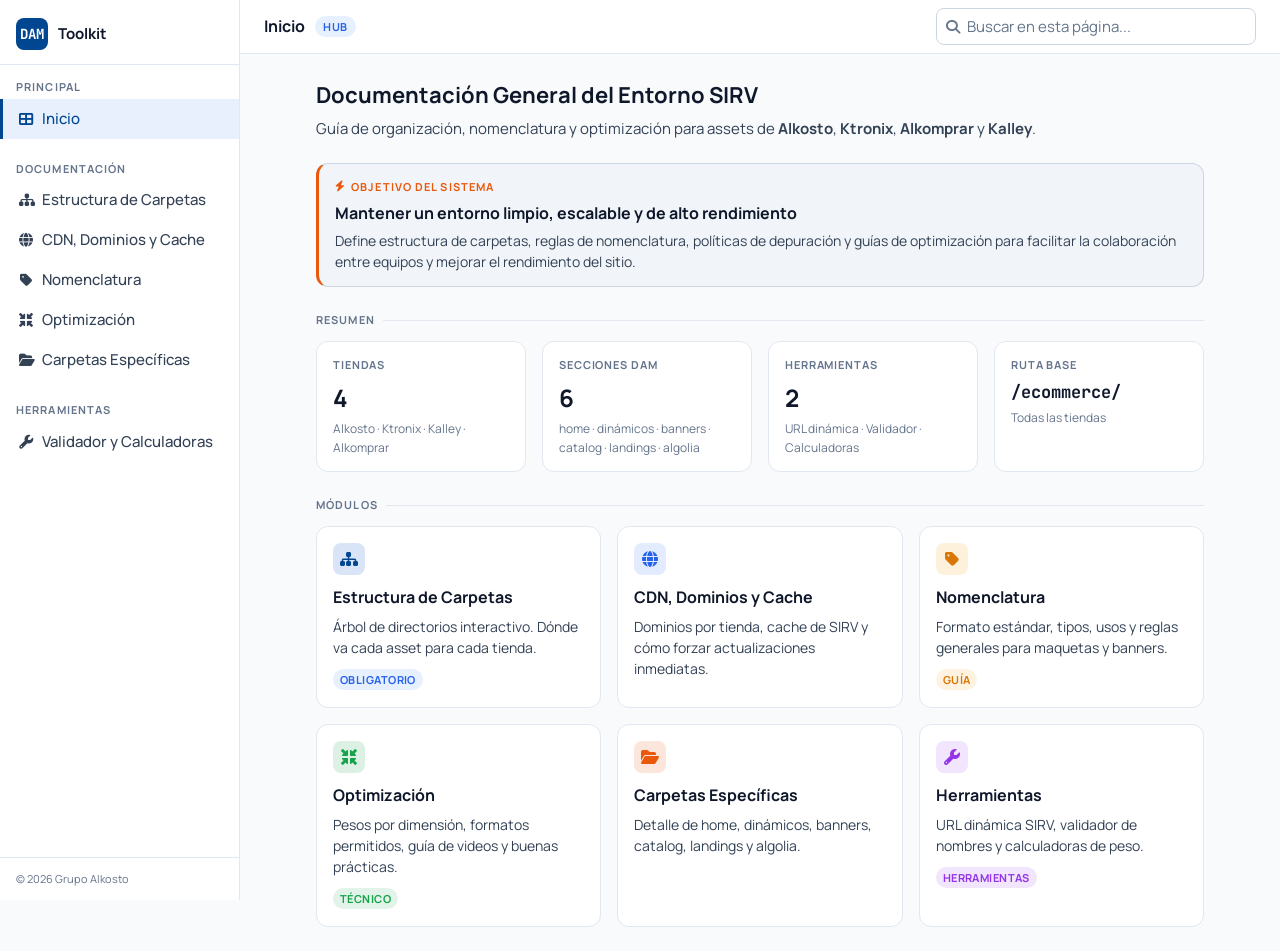
==== index.html @ 6390b380 "subida del proyecto" ====
<!DOCTYPE html>
<html lang="es">

<head>
  <meta charset="UTF-8">
  <meta name="viewport" content="width=device-width, initial-scale=1.0">
  <title>Inicio - DAM Toolkit</title>
  <link rel="preconnect" href="https://fonts.googleapis.com">
  <link href="https://fonts.googleapis.com/css2?family=Manrope:wght@400;500;600;700&family=JetBrains+Mono:wght@400;500&display=swap" rel="stylesheet">
  <link rel="stylesheet" href="https://cdnjs.cloudflare.com/ajax/libs/font-awesome/6.4.0/css/all.min.css">
  <link rel="stylesheet" href="css/styles.css">
</head>

<body>
  <div id="app-layout" style="display: none;">
      <div class="ph">
        <h1>Documentación General del Entorno SIRV</h1>
        <p>Guía de organización, nomenclatura y optimización para assets de <strong>Alkosto</strong>,
          <strong>Ktronix</strong>, <strong>Alkomprar</strong> y <strong>Kalley</strong>.
        </p>
      </div>
      <div class="tipcard">
        <div class="tiplbl"><i class="fas fa-bolt"></i>Objetivo del sistema</div>
        <h3>Mantener un entorno limpio, escalable y de alto rendimiento</h3>
        <p>Define estructura de carpetas, reglas de nomenclatura, políticas de depuración y guías de optimización para
          facilitar la colaboración entre equipos y mejorar el rendimiento del sitio.</p>
      </div>
      <div class="st">Resumen</div>
      <div class="grid g4" style="margin-bottom:20px">
        <div class="stat">
          <div class="stlbl">Tiendas</div>
          <div class="stval">4</div>
          <div class="stsub">Alkosto · Ktronix · Kalley · Alkomprar</div>
        </div>
        <div class="stat">
          <div class="stlbl">Secciones DAM</div>
          <div class="stval">6</div>
          <div class="stsub">home · dinámicos · banners · catalog · landings · algolia</div>
        </div>
        <div class="stat">
          <div class="stlbl">Herramientas</div>
          <div class="stval">2</div>
          <div class="stsub">URL dinámica · Validador · Calculadoras</div>
        </div>
        <div class="stat">
          <div class="stlbl">Ruta base</div>
          <div class="stval" style="font-size:17px;font-family:var(--mono)">/ecommerce/</div>
          <div class="stsub">Todas las tiendas</div>
        </div>
      </div>
      <div class="st">Módulos</div>
      <div class="grid g3">
        <div class="card ck" onclick="window.location.href='estructura.html'">
          <div class="ci" style="background:rgba(0,82,204,.15)"><i class="fas fa-sitemap" style="color:var(--pr)"></i>
          </div>
          <h3>Estructura de Carpetas</h3>
          <p>Árbol de directorios interactivo. Dónde va cada asset para cada tienda.</p>
          <div style="margin-top:8px"><span class="tag tb">OBLIGATORIO</span></div>
        </div>
        <div class="card ck" onclick="window.location.href='cdn.html'">
          <div class="ci" style="background:rgba(59,130,246,.15)"><i class="fas fa-globe" style="color:var(--inf)"></i>
          </div>
          <h3>CDN, Dominios y Cache</h3>
          <p>Dominios por tienda, cache de SIRV y cómo forzar actualizaciones inmediatas.</p>
        </div>
        <div class="card ck" onclick="window.location.href='nomenclatura.html'">
          <div class="ci" style="background:rgba(245,158,11,.15)"><i class="fas fa-tag" style="color:var(--wn)"></i>
          </div>
          <h3>Nomenclatura</h3>
          <p>Formato estándar, tipos, usos y reglas generales para maquetas y banners.</p>
          <div style="margin-top:8px"><span class="tag ty">GUÍA</span></div>
        </div>
        <div class="card ck" onclick="window.location.href='optimizacion.html'">
          <div class="ci" style="background:rgba(22,163,74,.15)"><i class="fas fa-compress-arrows-alt"
              style="color:var(--ok)"></i></div>
          <h3>Optimización</h3>
          <p>Pesos por dimensión, formatos permitidos, guía de videos y buenas prácticas.</p>
          <div style="margin-top:8px"><span class="tag tg">TÉCNICO</span></div>
        </div>
        <div class="card ck" onclick="window.location.href='carpetas.html'">
          <div class="ci" style="background:rgba(234,88,12,.15)"><i class="fas fa-folder-open"
              style="color:var(--ac)"></i></div>
          <h3>Carpetas Específicas</h3>
          <p>Detalle de home, dinámicos, banners, catalog, landings y algolia.</p>
        </div>
        <div class="card ck" onclick="window.location.href='herramientas.html'">
          <div class="ci" style="background:rgba(168,85,247,.15)"><i class="fas fa-wrench" style="color:#9333ea"></i>
          </div>
          <h3>Herramientas</h3>
          <p>URL dinámica SIRV, validador de nombres y calculadoras de peso.</p>
          <div style="margin-top:8px"><span class="tag"
              style="background:rgba(168,85,247,.15);color:#9333ea">HERRAMIENTAS</span></div>
        </div>
      </div>
  </div>

  <script src="js/layout.js"></script>
  <script>
    renderLayout('index', 'Inicio', 'Hub');
  </script>
</body>
</html>
---- css/styles.css ----
@import url('https://fonts.googleapis.com/css2?family=Manrope:wght@400;500;600;700&family=JetBrains+Mono:wght@400;500&display=swap');
@import url('https://cdnjs.cloudflare.com/ajax/libs/font-awesome/6.4.0/css/all.min.css');

:root {
  --pr: #004691;       /* primary (Alkosto blue) */
  --prl: #E8F0FE;      /* primary light */
  --prd: #002D5E;      /* primary dark */
  
  --dk: #F8FAFC;       /* app bg - light grey */
  --dk2: #FFFFFF;      /* sidebar/card bg - white */
  --dk3: #F1F5F9;      /* hover / input bg */
  --dk4: #E2E8F0;      /* subtle backgrounds / tags */
  
  --tx: #0F172A;       /* main text - very dark */
  --tx2: #334155;      /* secondary text */
  --tx3: #64748B;      /* muted text */
  
  --bd: #E2E8F0;       /* borders */
  --bd2: #CBD5E1;      /* borders active/hover */
  
  --ok: #16A34A;       
  --okb: rgba(22, 163, 74, .12);
  --wn: #D97706;       
  --wnb: rgba(245, 158, 11, .12);
  --er: #DC2626;       
  --erb: rgba(239, 68, 68, .12);
  --inf: #2563EB;      
  --infb: rgba(59, 130, 246, .12);
  --ac: #EA580C;       
  
  --mono: 'JetBrains Mono', monospace;
  --sans: 'Manrope', sans-serif;
  --r: 8px;
  --r2: 12px;
  --sb: 240px;
}

* {
  box-sizing: border-box;
  margin: 0;
  padding: 0;
}

body {
  font-family: var(--sans);
  background: var(--dk);
  color: var(--tx);
  font-size: 16px;
  line-height: 1.6;
  display: flex;
  min-height: 100vh;
}

.sb {
  width: var(--sb);
  background: var(--dk2);
  border-right: 1px solid var(--bd);
  position: fixed;
  top: 0;
  left: 0;
  bottom: 0;
  display: flex;
  flex-direction: column;
  z-index: 100;
  overflow-y: auto;
}

.sb-logo {
  padding: 18px 16px 14px;
  border-bottom: 1px solid var(--bd);
  display: flex;
  align-items: center;
  gap: 10px;
}

.sb-logo .mk {
  width: 32px;
  height: 32px;
  background: var(--pr);
  border-radius: 8px;
  display: flex;
  align-items: center;
  justify-content: center;
  font-weight: 700;
  font-size: 14px;
  color: #fff;
  font-family: var(--mono);
  flex-shrink: 0;
}

.sb-logo .lt strong {
  display: block;
  font-size: 15px;
  font-weight: 700;
  color: var(--tx);
}

.sb-logo .lt span {
  font-size: 11px;
  color: var(--tx3);
  text-transform: uppercase;
  letter-spacing: .06em;
}

.sb-sec {
  padding: 8px 0;
}

.sb-lbl {
  font-size: 11px;
  font-weight: 700;
  text-transform: uppercase;
  letter-spacing: .1em;
  color: var(--tx3);
  padding: 5px 16px 3px;
}

.ni {
  display: flex;
  align-items: center;
  gap: 9px;
  padding: 8px 16px;
  cursor: pointer;
  color: var(--tx2);
  font-size: 15px;
  font-weight: 500;
  border-left: 3px solid transparent;
  transition: all .15s;
}

.ni i {
  font-size: 14px;
  width: 14px;
  text-align: center;
  flex-shrink: 0;
}

.ni:hover {
  background: var(--dk3);
  color: var(--tx);
}

.ni.active {
  background: var(--prl);
  color: var(--pr);
  border-left-color: var(--pr);
}

.ni.active i {
  color: var(--pr);
}

.sb-ft {
  margin-top: auto;
  padding: 12px 16px;
  border-top: 1px solid var(--bd);
  font-size: 11px;
  color: var(--tx3);
}

.main {
  margin-left: var(--sb);
  flex: 1;
  display: flex;
  flex-direction: column;
}

/* Make it responsive */
@media (max-width: 700px) {
  .sb {
    width: 60px;
  }
  .sb-logo {
    padding: 18px 8px 14px;
    justify-content: center;
  }
  .sb-logo .lt, .sb-lbl, .sb-ft, .ni span {
    display: none;
  }
  .ni {
    justify-content: center;
    padding: 12px 0;
  }
  .main {
    margin-left: 60px;
  }
}

.topbar {
  height: 54px;
  background: var(--dk2);
  border-bottom: 1px solid var(--bd);
  display: flex;
  align-items: center;
  padding: 0 24px;
  gap: 10px;
  position: sticky;
  top: 0;
  z-index: 50;
}

.ttl {
  font-size: 16px;
  font-weight: 700;
  color: var(--tx);
}

.chip {
  font-size: 11px;
  font-weight: 700;
  padding: 2px 8px;
  border-radius: 20px;
  background: var(--infb);
  color: var(--inf);
  text-transform: uppercase;
  letter-spacing: .06em;
}

.sw {
  flex: 1;
  max-width: 320px;
  margin-left: auto;
  position: relative;
}

.sw i {
  position: absolute;
  left: 10px;
  top: 50%;
  transform: translateY(-50%);
  color: var(--tx3);
  font-size: 14px;
}

.sw input {
  width: 100%;
  padding: 7px 10px 7px 30px;
  background: var(--dk2);
  border: 1px solid var(--bd2);
  border-radius: var(--r);
  font-family: var(--sans);
  font-size: 15px;
  color: var(--tx);
  outline: none;
  transition: border-color .2s;
}

.sw input:focus {
  border-color: var(--pr);
}

.sw input::placeholder {
  color: var(--tx3);
}

.content {
  padding: 24px;
  max-width: 90%;
  margin: 0 auto;
  width: 100%;
}

.page {
  display: none;
}

.page.active {
  display: block;
}

.ph {
  margin-bottom: 22px;
}

.ph h1 {
  font-size: 22px;
  font-weight: 700;
  color: var(--tx);
  margin-bottom: 4px;
}

.ph p {
  color: var(--tx2);
  font-size: 15px;
}

.grid {
  display: grid;
  gap: 16px;
}

.g2 {
  grid-template-columns: repeat(auto-fit, minmax(300px, 1fr));
}

.g3 {
  grid-template-columns: repeat(auto-fit, minmax(250px, 1fr));
}

.g4 {
  grid-template-columns: repeat(auto-fit, minmax(200px, 1fr));
}

.card {
  background: var(--dk2);
  border: 1px solid var(--bd);
  border-radius: var(--r2);
  padding: 16px;
}

.card.ck {
  cursor: pointer;
  transition: box-shadow .2s, border-color .2s;
}

.card.ck:hover {
  border-color: var(--pr);
  box-shadow: 0 4px 12px rgba(0, 0, 0, 0.05);
}

.card h3 {
  font-size: 16px;
  font-weight: 700;
  color: var(--tx);
  margin-bottom: 5px;
}

.card p {
  font-size: 14px;
  color: var(--tx2);
  line-height: 1.5;
}

.ci {
  width: 32px;
  height: 32px;
  border-radius: 8px;
  display: flex;
  align-items: center;
  justify-content: center;
  font-size: 16px;
  margin-bottom: 10px;
}

.st {
  font-size: 11px;
  font-weight: 700;
  text-transform: uppercase;
  letter-spacing: .1em;
  color: var(--tx3);
  margin: 24px 0 12px;
  display: flex;
  align-items: center;
  gap: 8px;
}

.st:first-child {
  margin-top: 0;
}

.st::after {
  content: '';
  flex: 1;
  height: 1px;
  background: var(--bd);
}

.al {
  padding: 11px 14px;
  border-radius: var(--r);
  display: flex;
  gap: 9px;
  align-items: flex-start;
  margin-bottom: 14px;
  font-size: 14px;
  border-left: 3px solid;
}

.al i {
  flex-shrink: 0;
  margin-top: 1px;
  font-size: 14px;
}

.ai {
  background: var(--infb);
  border-color: var(--inf);
  color: var(--inf);
}

.aw {
  background: var(--wnb);
  border-color: var(--wn);
  color: var(--wn);
}

.as {
  background: var(--okb);
  border-color: var(--ok);
  color: var(--ok);
}

.ae {
  background: var(--erb);
  border-color: var(--er);
  color: var(--er);
}

code {
  font-family: var(--mono);
  font-size: 12px;
  background: var(--dk4);
  color: var(--inf);
  padding: 2px 5px;
  border-radius: 4px;
}

.cb {
  background: #1E293B; /* code block should always be dark for readability */
  border: 1px solid var(--bd2);
  border-radius: var(--r);
  padding: 13px 15px;
  font-family: var(--mono);
  font-size: 11.5px;
  line-height: 1.9;
  margin: 10px 0;
  overflow-x: auto;
  color: #E2E8F0;
}

.cb .cm {
  color: #64748B;
}

.cb .ck2 {
  color: #93C5FD;
}

.cb .cv {
  color: #86EFAC;
}

.tw {
  background: var(--dk2);
  border: 1px solid var(--bd);
  border-radius: var(--r2);
  overflow: hidden;
  margin-bottom: 16px;
  width: 100%;
  overflow-x: auto;
}

table {
  width: 100%;
  border-collapse: collapse;
  font-size: 14px;
}

thead th {
  background: var(--dk3);
  padding: 9px 13px;
  text-align: left;
  font-weight: 600;
  font-size: 11px;
  text-transform: uppercase;
  letter-spacing: .06em;
  color: var(--tx3);
  border-bottom: 1px solid var(--bd);
}

tbody td {
  padding: 9px 13px;
  border-bottom: 1px solid var(--bd);
  color: var(--tx2);
  vertical-align: middle;
}

tbody tr:last-child td {
  border-bottom: none;
}

tbody tr:hover td {
  background: var(--dk3);
}

.tag {
  font-size: 11px;
  font-weight: 700;
  text-transform: uppercase;
  letter-spacing: .04em;
  padding: 2px 7px;
  border-radius: 20px;
  display: inline-block;
}

.tb {
  background: var(--infb);
  color: var(--inf);
}

.tg {
  background: var(--okb);
  color: var(--ok);
}

.ty {
  background: var(--wnb);
  color: var(--wn);
}

.tr {
  background: var(--erb);
  color: var(--er);
}

.tn {
  background: var(--dk4);
  color: var(--tx2);
}

.fl {
  display: block;
  font-size: 11px;
  font-weight: 700;
  text-transform: uppercase;
  letter-spacing: .08em;
  color: var(--tx3);
  margin-bottom: 5px;
}

.fi,
.fs {
  width: 100%;
  padding: 8px 11px;
  background: var(--dk2);
  border: 1px solid var(--bd2);
  border-radius: var(--r);
  font-family: var(--sans);
  font-size: 15px;
  color: var(--tx);
  outline: none;
  transition: border-color .2s;
}

.fi:focus,
.fs:focus {
  border-color: var(--pr);
}

.fi::placeholder {
  color: var(--tx3);
}

.fi.mo {
  font-family: var(--mono);
}

.fg {
  margin-bottom: 12px;
}

.btn {
  display: inline-flex;
  align-items: center;
  gap: 6px;
  padding: 7px 13px;
  border-radius: var(--r);
  font-family: var(--sans);
  font-size: 14px;
  font-weight: 600;
  cursor: pointer;
  border: 1px solid transparent;
  transition: all .15s;
  white-space: nowrap;
}

.bp {
  background: var(--pr);
  color: #fff;
  border-color: var(--pr);
}

.bp:hover {
  background: var(--prd);
}

.bs {
  background: var(--dk4);
  color: var(--tx2);
  border-color: var(--bd2);
}

.bs:hover {
  background: var(--dk3);
  color: var(--tx);
}

.panel {
  background: var(--dk2);
  border: 1px solid var(--bd);
  border-radius: var(--r2);
  padding: 18px;
  margin-bottom: 14px;
}

.ptit {
  font-size: 16px;
  font-weight: 700;
  color: var(--tx);
  margin-bottom: 3px;
  display: flex;
  align-items: center;
  gap: 7px;
}

.ptit i {
  color: var(--pr);
}

.pdesc {
  font-size: 14px;
  color: var(--tx2);
  margin-bottom: 16px;
}

.rbox {
  background: var(--dk);
  border: 1px solid var(--bd2);
  border-radius: var(--r);
  padding: 11px 13px;
  font-family: var(--mono);
  font-size: 11.5px;
  color: var(--tx);
  display: flex;
  align-items: center;
  justify-content: space-between;
  gap: 10px;
  margin-top: 10px;
  word-break: break-all;
  min-height: 44px;
}

.rbox .ph2 {
  color: var(--tx3);
  font-family: var(--sans);
  font-size: 14px;
}

.cpb {
  background: var(--pr);
  color: #fff;
  border: none;
  padding: 4px 9px;
  border-radius: 4px;
  font-size: 12px;
  font-weight: 600;
  cursor: pointer;
  white-space: nowrap;
  flex-shrink: 0;
  font-family: var(--sans);
}

.cpb:hover {
  background: var(--prd);
}

.vi {
  display: flex;
  align-items: center;
  gap: 8px;
  padding: 6px 0;
  border-bottom: 1px solid var(--bd);
  font-size: 14px;
  color: var(--tx2);
}

.vi:last-child {
  border-bottom: none;
}

.vd {
  width: 17px;
  height: 17px;
  border-radius: 50%;
  display: flex;
  align-items: center;
  justify-content: center;
  font-size: 10px;
  font-weight: 700;
  flex-shrink: 0;
}

.vok {
  background: var(--okb);
  color: var(--ok);
}

.verr {
  background: var(--erb);
  color: var(--er);
}

.vwn {
  background: var(--wnb);
  color: var(--wn);
}

.score {
  width: 72px;
  height: 72px;
  border-radius: 50%;
  display: flex;
  flex-direction: column;
  align-items: center;
  justify-content: center;
  font-weight: 700;
  flex-shrink: 0;
  border: 3px solid;
}

.sh {
  background: var(--okb);
  color: var(--ok);
  border-color: rgba(22, 163, 74, .3);
}

.sm {
  background: var(--wnb);
  color: var(--wn);
  border-color: rgba(217, 119, 6, .3);
}

.sl {
  background: var(--erb);
  color: var(--er);
  border-color: rgba(220, 38, 38, .3);
}

.sn {
  font-size: 21px;
  line-height: 1;
}

.slb {
  font-size: 10px;
  text-transform: uppercase;
  opacity: .7;
}

.pb {
  height: 6px;
  background: var(--bd);
  border-radius: 3px;
  overflow: hidden;
  margin: 5px 0;
}

.pf {
  height: 100%;
  border-radius: 3px;
  transition: width .4s;
}

.blue {
  background: var(--pr);
}

.green {
  background: var(--ok);
}

.yellow {
  background: var(--wn);
}

.red {
  background: var(--er);
}

.clist {
  list-style: none;
}

.ci2 {
  display: flex;
  align-items: flex-start;
  gap: 8px;
  padding: 8px 0;
  border-bottom: 1px solid var(--bd);
  font-size: 14px;
  cursor: pointer;
  color: var(--tx2);
}

.ci2:last-child {
  border-bottom: none;
}

.cbox {
  width: 17px;
  height: 17px;
  border-radius: 4px;
  border: 2px solid var(--bd2);
  flex-shrink: 0;
  margin-top: 1px;
  display: flex;
  align-items: center;
  justify-content: center;
  transition: all .15s;
  background: var(--dk2);
}

.ci2.chk .cbox {
  background: var(--ok);
  border-color: var(--ok);
}

.ci2.chk .cbox::after {
  content: '✓';
  color: #fff;
  font-size: 10px;
  font-weight: 700;
}

.ci2.chk .ct {
  text-decoration: line-through;
  color: var(--tx3);
}

.ct {
  flex: 1;
}

.cr {
  font-size: 11px;
  font-weight: 600;
  padding: 1px 6px;
  border-radius: 20px;
  margin-left: auto;
  flex-shrink: 0;
  margin-top: 1px;
}

.rd {
  background: var(--infb);
  color: var(--inf);
}

.rc {
  background: var(--wnb);
  color: var(--wn);
}

.rv {
  background: rgba(168, 85, 247, .15);
  color: #9333ea;
}

.tabs {
  display: flex;
  flex-wrap: wrap;
  gap: 4px;
  margin-bottom: 18px;
  border-bottom: 1px solid var(--bd);
}

.tbtn {
  padding: 8px 14px;
  font-size: 14px;
  font-weight: 600;
  cursor: pointer;
  border: none;
  background: none;
  font-family: var(--sans);
  color: var(--tx3);
  border-bottom: 2px solid transparent;
  margin-bottom: -1px;
  transition: all .15s;
}

.tbtn:hover {
  color: var(--tx);
}

.tbtn.active {
  color: var(--pr);
  border-bottom-color: var(--pr);
}

.tc {
  display: none;
}

.tc.active {
  display: block;
}

.roles {
  display: flex;
  gap: 7px;
  margin-bottom: 16px;
  flex-wrap: wrap;
}

.rbtn {
  padding: 5px 12px;
  border-radius: 20px;
  font-size: 14px;
  font-weight: 600;
  cursor: pointer;
  border: 1.5px solid var(--bd2);
  background: var(--dk2);
  transition: all .15s;
  color: var(--tx2);
}

.rbtn:hover {
  border-color: var(--pr);
  color: var(--pr);
}

.rbtn.active {
  background: var(--pr);
  border-color: var(--pr);
  color: #fff;
}

.tipcard {
  background: var(--dk3);
  border: 1px solid var(--bd2);
  border-radius: var(--r2);
  padding: 14px 16px;
  margin-bottom: 14px;
  border-left: 3px solid var(--ac);
}

.tiplbl {
  font-size: 11px;
  font-weight: 700;
  text-transform: uppercase;
  letter-spacing: .1em;
  color: var(--ac);
  margin-bottom: 5px;
  display: flex;
  align-items: center;
  gap: 5px;
}

.tipcard h3 {
  font-size: 16px;
  font-weight: 700;
  color: var(--tx);
  margin-bottom: 4px;
}

.tipcard p {
  font-size: 14px;
  color: var(--tx2);
  line-height: 1.5;
}

.stat {
  background: var(--dk2);
  border: 1px solid var(--bd);
  border-radius: var(--r2);
  padding: 14px 16px;
}

.stlbl {
  font-size: 11px;
  font-weight: 700;
  text-transform: uppercase;
  letter-spacing: .08em;
  color: var(--tx3);
  margin-bottom: 5px;
}

.stval {
  font-size: 24px;
  font-weight: 700;
  color: var(--tx);
}

.stsub {
  font-size: 12px;
  color: var(--tx3);
  margin-top: 2px;
}

.exrow {
  display: grid;
  grid-template-columns: repeat(auto-fit, minmax(280px, 1fr));
  gap: 16px;
  margin-bottom: 14px;
}

.ex {
  padding: 12px;
  border-radius: var(--r);
  font-size: 14px;
}

.exg {
  background: var(--okb);
  border: 1px solid rgba(22, 163, 74, .2);
}

.exr {
  background: var(--erb);
  border: 1px solid rgba(220, 38, 38, .2);
}

.exl {
  font-size: 11px;
  font-weight: 700;
  text-transform: uppercase;
  letter-spacing: .08em;
  margin-bottom: 7px;
  display: flex;
  align-items: center;
  gap: 5px;
}

.exlg {
  color: var(--ok);
}

.exlr {
  color: var(--er);
}

.exc {
  font-family: var(--mono);
  font-size: 12px;
  line-height: 1.9;
  color: var(--tx2);
}

/* Tree styling using nested ul */
.tree, .tree ul {
  list-style: none;
  padding-left: 0;
}

.tree ul {
  margin-left: 16px;
  border-left: 1px dashed var(--bd2);
  padding-left: 11px;
  margin-top: 2px;
}

.tree li {
  margin: 2px 0;
}

.titem, .tree-item {
  display: inline-flex;
  align-items: center;
  gap: 6px;
  padding: 4px 7px;
  border-radius: var(--r);
  cursor: pointer;
  font-size: 15px; /* Up a bit for readability */
  color: var(--tx2);
  transition: all .15s;
}

.titem:hover, .tree-item:hover {
  background: var(--dk3);
  color: var(--tx);
}

.titem .fi2, .tree-item .folder-icon {
  color: var(--wn); /* Folder color */
  font-size: 15px;
}

.titem .leaf, .tree-item .leaf {
  color: var(--tx3);
  font-size: 12px;
}

.titem .tog, .tree-item .toggle-icon {
  color: var(--tx3);
  font-size: 11px;
  transition: transform .2s;
  width: 10px;
}

.tree li.open > .titem .tog, .tree li.open > .tree-item .toggle-icon {
  transform: rotate(90deg);
}

.tsub, .tree-item + ul {
  display: none;
}

.tree li.open > .tsub, .tree li.open > ul {
  display: block;
}

.tpath, .path-preview {
  font-family: var(--mono);
  font-size: 11px;
  color: var(--tx3);
  margin-left: 4px;
  opacity: 0;
  transition: opacity .15s;
}

.titem:hover .tpath, .tree-item:hover .path-preview {
  opacity: 1;
}

.toast {
  position: fixed;
  bottom: 20px;
  right: 20px;
  background: var(--dk2);
  border: 1px solid var(--bd2);
  color: var(--tx);
  padding: 10px 14px;
  border-radius: var(--r);
  font-size: 14px;
  font-weight: 500;
  box-shadow: 0 4px 20px rgba(0,0,0,.15);
  z-index: 999;
  opacity: 0;
  transform: translateY(6px);
  transition: all .25s;
  pointer-events: none;
  display: flex;
  align-items: center;
  gap: 7px;
}

.toast.show {
  opacity: 1;
  transform: translateY(0);
}

.toast i {
  color: var(--ok);
}

/* Extra folder specific styles from script-based generation */
.folder-details {
  display: flex;
  flex-direction: column;
}

.folder-desc {
  font-size: 11px;
  color: var(--tx3);
  margin-top: 1px;
}

.highlight {
  background: rgba(0, 82, 204, 0.1) !important;
  color: var(--pr) !important;
  border: 1px solid rgba(0, 82, 204, 0.3) !important;
}

.hidden {
  display: none !important;
}

/* Tree Component Styles */
.tree {
  list-style: none;
  font-family: var(--mono);
  font-size: 15px;
  background: var(--dk2);
  padding: 8px 0;
}
.tree ul {
  list-style: none;
  padding-left: 20px;
  display: none;
}
.tree li {
  margin: 4px 0;
}
.tree li.has-children.open > ul {
  display: block;
}
.titem {
  display: flex;
  align-items: center;
  gap: 6px;
  cursor: pointer;
  padding: 4px 6px;
  border-radius: 4px;
}
.titem:hover {
  background: var(--dk3);
}
.titem .tog {
  font-size: 11px;
  color: var(--tx3);
  transition: transform 0.2s;
}
.tree li.open > .titem .tog {
  transform: rotate(90deg);
}
.fi2 {
  color: var(--wn);
}
.leaf {
  color: var(--tx3);
}
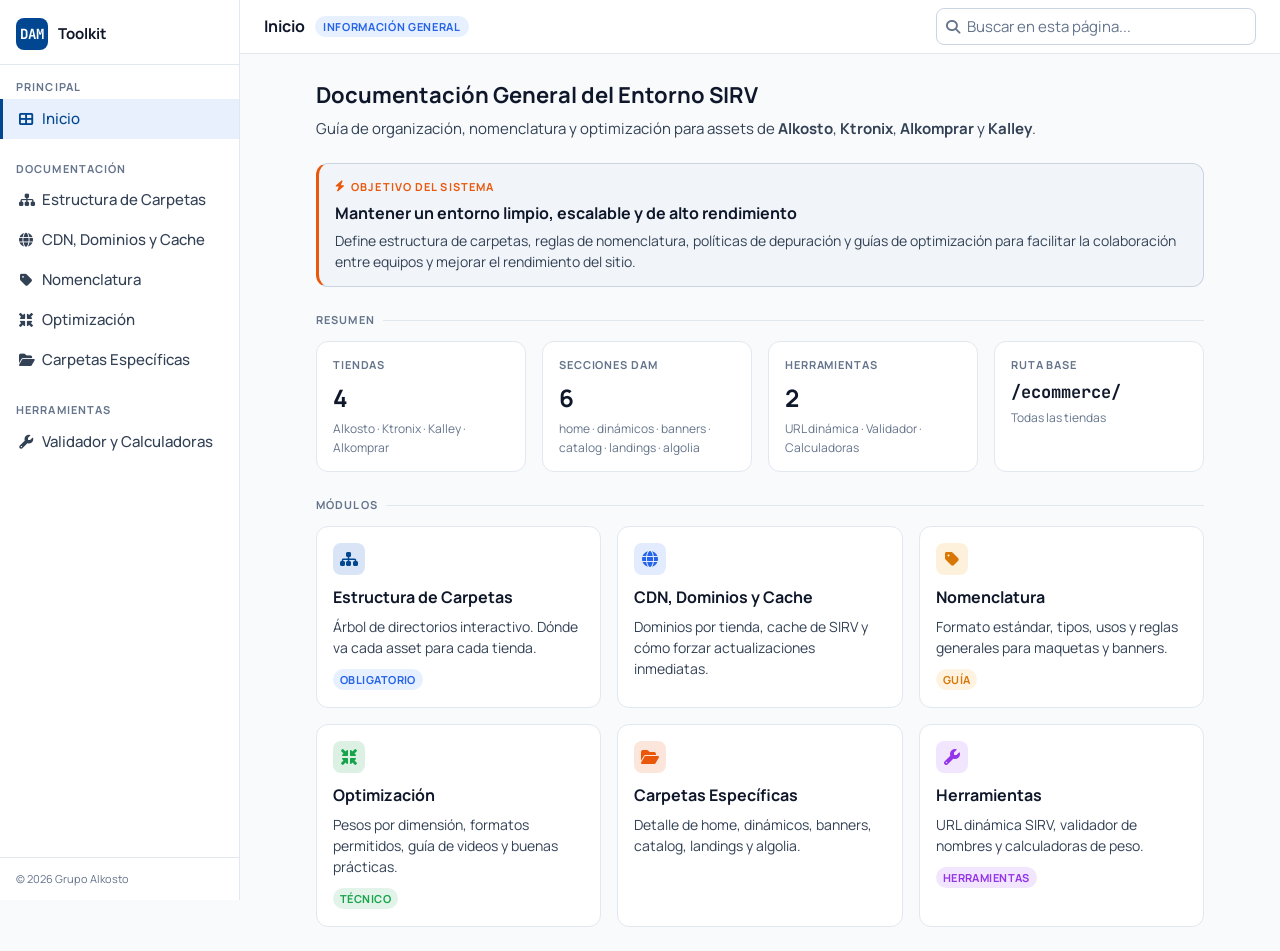
==== commit 0425feca: "actualizar" ====
--- a/index.html
+++ b/index.html
@@ -6,97 +6,100 @@
   <meta name="viewport" content="width=device-width, initial-scale=1.0">
   <title>Inicio - DAM Toolkit</title>
   <link rel="preconnect" href="https://fonts.googleapis.com">
-  <link href="https://fonts.googleapis.com/css2?family=Manrope:wght@400;500;600;700&family=JetBrains+Mono:wght@400;500&display=swap" rel="stylesheet">
+  <link
+    href="https://fonts.googleapis.com/css2?family=Manrope:wght@400;500;600;700&family=JetBrains+Mono:wght@400;500&display=swap"
+    rel="stylesheet">
   <link rel="stylesheet" href="https://cdnjs.cloudflare.com/ajax/libs/font-awesome/6.4.0/css/all.min.css">
   <link rel="stylesheet" href="css/styles.css">
 </head>
 
 <body>
   <div id="app-layout" style="display: none;">
-      <div class="ph">
-        <h1>Documentación General del Entorno SIRV</h1>
-        <p>Guía de organización, nomenclatura y optimización para assets de <strong>Alkosto</strong>,
-          <strong>Ktronix</strong>, <strong>Alkomprar</strong> y <strong>Kalley</strong>.
-        </p>
+    <div class="ph">
+      <h1>Documentación General del Entorno SIRV</h1>
+      <p>Guía de organización, nomenclatura y optimización para assets de <strong>Alkosto</strong>,
+        <strong>Ktronix</strong>, <strong>Alkomprar</strong> y <strong>Kalley</strong>.
+      </p>
+    </div>
+    <div class="tipcard">
+      <div class="tiplbl"><i class="fas fa-bolt"></i>Objetivo del sistema</div>
+      <h3>Mantener un entorno limpio, escalable y de alto rendimiento</h3>
+      <p>Define estructura de carpetas, reglas de nomenclatura, políticas de depuración y guías de optimización para
+        facilitar la colaboración entre equipos y mejorar el rendimiento del sitio.</p>
+    </div>
+    <div class="st">Resumen</div>
+    <div class="grid g4" style="margin-bottom:20px">
+      <div class="stat">
+        <div class="stlbl">Tiendas</div>
+        <div class="stval">4</div>
+        <div class="stsub">Alkosto · Ktronix · Kalley · Alkomprar</div>
       </div>
-      <div class="tipcard">
-        <div class="tiplbl"><i class="fas fa-bolt"></i>Objetivo del sistema</div>
-        <h3>Mantener un entorno limpio, escalable y de alto rendimiento</h3>
-        <p>Define estructura de carpetas, reglas de nomenclatura, políticas de depuración y guías de optimización para
-          facilitar la colaboración entre equipos y mejorar el rendimiento del sitio.</p>
+      <div class="stat">
+        <div class="stlbl">Secciones DAM</div>
+        <div class="stval">6</div>
+        <div class="stsub">home · dinámicos · banners · catalog · landings · algolia</div>
       </div>
-      <div class="st">Resumen</div>
-      <div class="grid g4" style="margin-bottom:20px">
-        <div class="stat">
-          <div class="stlbl">Tiendas</div>
-          <div class="stval">4</div>
-          <div class="stsub">Alkosto · Ktronix · Kalley · Alkomprar</div>
+      <div class="stat">
+        <div class="stlbl">Herramientas</div>
+        <div class="stval">2</div>
+        <div class="stsub">URL dinámica · Validador · Calculadoras</div>
+      </div>
+      <div class="stat">
+        <div class="stlbl">Ruta base</div>
+        <div class="stval" style="font-size:17px;font-family:var(--mono)">/ecommerce/</div>
+        <div class="stsub">Todas las tiendas</div>
+      </div>
+    </div>
+    <div class="st">Módulos</div>
+    <div class="grid g3">
+      <div class="card ck" onclick="window.location.href='estructura.html'">
+        <div class="ci" style="background:rgba(0,82,204,.15)"><i class="fas fa-sitemap" style="color:var(--pr)"></i>
         </div>
-        <div class="stat">
-          <div class="stlbl">Secciones DAM</div>
-          <div class="stval">6</div>
-          <div class="stsub">home · dinámicos · banners · catalog · landings · algolia</div>
+        <h3>Estructura de Carpetas</h3>
+        <p>Árbol de directorios interactivo. Dónde va cada asset para cada tienda.</p>
+        <div style="margin-top:8px"><span class="tag tb">OBLIGATORIO</span></div>
+      </div>
+      <div class="card ck" onclick="window.location.href='cdn.html'">
+        <div class="ci" style="background:rgba(59,130,246,.15)"><i class="fas fa-globe" style="color:var(--inf)"></i>
         </div>
-        <div class="stat">
-          <div class="stlbl">Herramientas</div>
-          <div class="stval">2</div>
-          <div class="stsub">URL dinámica · Validador · Calculadoras</div>
+        <h3>CDN, Dominios y Cache</h3>
+        <p>Dominios por tienda, cache de SIRV y cómo forzar actualizaciones inmediatas.</p>
+      </div>
+      <div class="card ck" onclick="window.location.href='nomenclatura.html'">
+        <div class="ci" style="background:rgba(245,158,11,.15)"><i class="fas fa-tag" style="color:var(--wn)"></i>
         </div>
-        <div class="stat">
-          <div class="stlbl">Ruta base</div>
-          <div class="stval" style="font-size:17px;font-family:var(--mono)">/ecommerce/</div>
-          <div class="stsub">Todas las tiendas</div>
+        <h3>Nomenclatura</h3>
+        <p>Formato estándar, tipos, usos y reglas generales para maquetas y banners.</p>
+        <div style="margin-top:8px"><span class="tag ty">GUÍA</span></div>
+      </div>
+      <div class="card ck" onclick="window.location.href='optimizacion.html'">
+        <div class="ci" style="background:rgba(22,163,74,.15)"><i class="fas fa-compress-arrows-alt"
+            style="color:var(--ok)"></i></div>
+        <h3>Optimización</h3>
+        <p>Pesos por dimensión, formatos permitidos, guía de videos y buenas prácticas.</p>
+        <div style="margin-top:8px"><span class="tag tg">TÉCNICO</span></div>
+      </div>
+      <div class="card ck" onclick="window.location.href='carpetas.html'">
+        <div class="ci" style="background:rgba(234,88,12,.15)"><i class="fas fa-folder-open"
+            style="color:var(--ac)"></i></div>
+        <h3>Carpetas Específicas</h3>
+        <p>Detalle de home, dinámicos, banners, catalog, landings y algolia.</p>
+      </div>
+      <div class="card ck" onclick="window.location.href='herramientas.html'">
+        <div class="ci" style="background:rgba(168,85,247,.15)"><i class="fas fa-wrench" style="color:#9333ea"></i>
         </div>
+        <h3>Herramientas</h3>
+        <p>URL dinámica SIRV, validador de nombres y calculadoras de peso.</p>
+        <div style="margin-top:8px"><span class="tag"
+            style="background:rgba(168,85,247,.15);color:#9333ea">HERRAMIENTAS</span></div>
       </div>
-      <div class="st">Módulos</div>
-      <div class="grid g3">
-        <div class="card ck" onclick="window.location.href='estructura.html'">
-          <div class="ci" style="background:rgba(0,82,204,.15)"><i class="fas fa-sitemap" style="color:var(--pr)"></i>
-          </div>
-          <h3>Estructura de Carpetas</h3>
-          <p>Árbol de directorios interactivo. Dónde va cada asset para cada tienda.</p>
-          <div style="margin-top:8px"><span class="tag tb">OBLIGATORIO</span></div>
-        </div>
-        <div class="card ck" onclick="window.location.href='cdn.html'">
-          <div class="ci" style="background:rgba(59,130,246,.15)"><i class="fas fa-globe" style="color:var(--inf)"></i>
-          </div>
-          <h3>CDN, Dominios y Cache</h3>
-          <p>Dominios por tienda, cache de SIRV y cómo forzar actualizaciones inmediatas.</p>
-        </div>
-        <div class="card ck" onclick="window.location.href='nomenclatura.html'">
-          <div class="ci" style="background:rgba(245,158,11,.15)"><i class="fas fa-tag" style="color:var(--wn)"></i>
-          </div>
-          <h3>Nomenclatura</h3>
-          <p>Formato estándar, tipos, usos y reglas generales para maquetas y banners.</p>
-          <div style="margin-top:8px"><span class="tag ty">GUÍA</span></div>
-        </div>
-        <div class="card ck" onclick="window.location.href='optimizacion.html'">
-          <div class="ci" style="background:rgba(22,163,74,.15)"><i class="fas fa-compress-arrows-alt"
-              style="color:var(--ok)"></i></div>
-          <h3>Optimización</h3>
-          <p>Pesos por dimensión, formatos permitidos, guía de videos y buenas prácticas.</p>
-          <div style="margin-top:8px"><span class="tag tg">TÉCNICO</span></div>
-        </div>
-        <div class="card ck" onclick="window.location.href='carpetas.html'">
-          <div class="ci" style="background:rgba(234,88,12,.15)"><i class="fas fa-folder-open"
-              style="color:var(--ac)"></i></div>
-          <h3>Carpetas Específicas</h3>
-          <p>Detalle de home, dinámicos, banners, catalog, landings y algolia.</p>
-        </div>
-        <div class="card ck" onclick="window.location.href='herramientas.html'">
-          <div class="ci" style="background:rgba(168,85,247,.15)"><i class="fas fa-wrench" style="color:#9333ea"></i>
-          </div>
-          <h3>Herramientas</h3>
-          <p>URL dinámica SIRV, validador de nombres y calculadoras de peso.</p>
-          <div style="margin-top:8px"><span class="tag"
-              style="background:rgba(168,85,247,.15);color:#9333ea">HERRAMIENTAS</span></div>
-        </div>
-      </div>
+    </div>
   </div>
 
   <script src="js/layout.js"></script>
   <script>
-    renderLayout('index', 'Inicio', 'Hub');
+    renderLayout('index', 'Inicio', 'Información General');
   </script>
 </body>
-</html>
+
+</html>
--- a/css/styles.css
+++ b/css/styles.css
@@ -2,32 +2,44 @@
 @import url('https://cdnjs.cloudflare.com/ajax/libs/font-awesome/6.4.0/css/all.min.css');
 
 :root {
-  --pr: #004691;       /* primary (Alkosto blue) */
-  --prl: #E8F0FE;      /* primary light */
-  --prd: #002D5E;      /* primary dark */
-  
-  --dk: #F8FAFC;       /* app bg - light grey */
-  --dk2: #FFFFFF;      /* sidebar/card bg - white */
-  --dk3: #F1F5F9;      /* hover / input bg */
-  --dk4: #E2E8F0;      /* subtle backgrounds / tags */
-  
-  --tx: #0F172A;       /* main text - very dark */
-  --tx2: #334155;      /* secondary text */
-  --tx3: #64748B;      /* muted text */
-  
-  --bd: #E2E8F0;       /* borders */
-  --bd2: #CBD5E1;      /* borders active/hover */
-  
-  --ok: #16A34A;       
+  --pr: #004691;
+  /* primary (Alkosto blue) */
+  --prl: #E8F0FE;
+  /* primary light */
+  --prd: #002D5E;
+  /* primary dark */
+
+  --dk: #F8FAFC;
+  /* app bg - light grey */
+  --dk2: #FFFFFF;
+  /* sidebar/card bg - white */
+  --dk3: #F1F5F9;
+  /* hover / input bg */
+  --dk4: #E2E8F0;
+  /* subtle backgrounds / tags */
+
+  --tx: #0F172A;
+  /* main text - very dark */
+  --tx2: #334155;
+  /* secondary text */
+  --tx3: #64748B;
+  /* muted text */
+
+  --bd: #E2E8F0;
+  /* borders */
+  --bd2: #CBD5E1;
+  /* borders active/hover */
+
+  --ok: #16A34A;
   --okb: rgba(22, 163, 74, .12);
-  --wn: #D97706;       
+  --wn: #D97706;
   --wnb: rgba(245, 158, 11, .12);
-  --er: #DC2626;       
+  --er: #DC2626;
   --erb: rgba(239, 68, 68, .12);
-  --inf: #2563EB;      
+  --inf: #2563EB;
   --infb: rgba(59, 130, 246, .12);
-  --ac: #EA580C;       
-  
+  --ac: #EA580C;
+
   --mono: 'JetBrains Mono', monospace;
   --sans: 'Manrope', sans-serif;
   --r: 8px;
@@ -163,6 +175,7 @@
   flex: 1;
   display: flex;
   flex-direction: column;
+  min-width: 0;
 }
 
 /* Make it responsive */
@@ -170,19 +183,69 @@
   .sb {
     width: 60px;
   }
+
   .sb-logo {
     padding: 18px 8px 14px;
     justify-content: center;
   }
-  .sb-logo .lt, .sb-lbl, .sb-ft, .ni span {
+
+  .sb-logo .lt,
+  .sb-lbl,
+  .sb-ft,
+  .ni span {
     display: none;
   }
+
   .ni {
     justify-content: center;
     padding: 12px 0;
   }
+
   .main {
     margin-left: 60px;
+  }
+
+  .content {
+    padding: 8px 12px !important;
+    max-width: 100% !important;
+  }
+
+  .topbar {
+    padding: 0 14px;
+  }
+  .topbar .ttl,
+  .topbar .chip {
+    display: none;
+  }
+  .sw {
+    max-width: 100%;
+  }
+
+  /* Compact Folder Tree for mobile */
+  .tree {
+    font-size: 13.5px;
+  }
+  .tree li {
+    margin: 2px 0;
+  }
+  .tree ul {
+    padding-left: 10px;
+  }
+  .titem {
+    padding: 3px 4px;
+    font-size: 13.5px;
+  }
+  .titem .fi2, .tree-item .folder-icon {
+    font-size: 13px;
+  }
+}
+
+@media (max-width: 650px) {
+
+  .g2,
+  .g4,
+  .exrow {
+    grid-template-columns: 1fr;
   }
 }
 
@@ -258,6 +321,7 @@
   max-width: 90%;
   margin: 0 auto;
   width: 100%;
+  min-width: 0;
 }
 
 .page {
@@ -294,11 +358,47 @@
 }
 
 .g3 {
-  grid-template-columns: repeat(auto-fit, minmax(250px, 1fr));
+  grid-template-columns: repeat(3, 1fr);
 }
 
 .g4 {
   grid-template-columns: repeat(auto-fit, minmax(200px, 1fr));
+}
+
+@media (max-width: 992px) {
+  .g3 {
+    grid-template-columns: repeat(2, 1fr);
+  }
+}
+
+@media (max-width: 650px) {
+  .g3 {
+    grid-template-columns: 1fr;
+  }
+}
+
+.tool-split {
+  display: grid;
+  grid-template-columns: minmax(0, 1fr) minmax(280px, 1fr);
+  gap: 16px;
+}
+
+.grid-half {
+  display: grid;
+  grid-template-columns: 1fr 1fr;
+  gap: 10px;
+}
+
+@media (max-width: 850px) {
+  .tool-split {
+    grid-template-columns: 1fr;
+  }
+}
+
+@media (max-width: 500px) {
+  .grid-half {
+    grid-template-columns: 1fr;
+  }
 }
 
 .card {
@@ -416,7 +516,8 @@
 }
 
 .cb {
-  background: #1E293B; /* code block should always be dark for readability */
+  background: #1E293B;
+  /* code block should always be dark for readability */
   border: 1px solid var(--bd2);
   border-radius: var(--r);
   padding: 13px 15px;
@@ -426,6 +527,7 @@
   margin: 10px 0;
   overflow-x: auto;
   color: #E2E8F0;
+  white-space: nowrap;
 }
 
 .cb .cm {
@@ -448,6 +550,12 @@
   margin-bottom: 16px;
   width: 100%;
   overflow-x: auto;
+}
+
+@media (max-width: 650px) {
+  .tw table {
+    min-width: 600px;
+  }
 }
 
 table {
@@ -1037,7 +1145,8 @@
 }
 
 /* Tree styling using nested ul */
-.tree, .tree ul {
+.tree,
+.tree ul {
   list-style: none;
   padding-left: 0;
 }
@@ -1053,53 +1162,64 @@
   margin: 2px 0;
 }
 
-.titem, .tree-item {
+.titem,
+.tree-item {
   display: inline-flex;
   align-items: center;
   gap: 6px;
   padding: 4px 7px;
   border-radius: var(--r);
   cursor: pointer;
-  font-size: 15px; /* Up a bit for readability */
+  font-size: 15px;
+  /* Up a bit for readability */
   color: var(--tx2);
   transition: all .15s;
 }
 
-.titem:hover, .tree-item:hover {
+.titem:hover,
+.tree-item:hover {
   background: var(--dk3);
   color: var(--tx);
 }
 
-.titem .fi2, .tree-item .folder-icon {
-  color: var(--wn); /* Folder color */
+.titem .fi2,
+.tree-item .folder-icon {
+  color: var(--wn);
+  /* Folder color */
   font-size: 15px;
 }
 
-.titem .leaf, .tree-item .leaf {
+.titem .leaf,
+.tree-item .leaf {
   color: var(--tx3);
   font-size: 12px;
 }
 
-.titem .tog, .tree-item .toggle-icon {
+.titem .tog,
+.tree-item .toggle-icon {
   color: var(--tx3);
   font-size: 11px;
   transition: transform .2s;
   width: 10px;
 }
 
-.tree li.open > .titem .tog, .tree li.open > .tree-item .toggle-icon {
+.tree li.open>.titem .tog,
+.tree li.open>.tree-item .toggle-icon {
   transform: rotate(90deg);
 }
 
-.tsub, .tree-item + ul {
+.tsub,
+.tree-item+ul {
   display: none;
 }
 
-.tree li.open > .tsub, .tree li.open > ul {
+.tree li.open>.tsub,
+.tree li.open>ul {
   display: block;
 }
 
-.tpath, .path-preview {
+.tpath,
+.path-preview {
   font-family: var(--mono);
   font-size: 11px;
   color: var(--tx3);
@@ -1108,7 +1228,8 @@
   transition: opacity .15s;
 }
 
-.titem:hover .tpath, .tree-item:hover .path-preview {
+.titem:hover .tpath,
+.tree-item:hover .path-preview {
   opacity: 1;
 }
 
@@ -1123,7 +1244,7 @@
   border-radius: var(--r);
   font-size: 14px;
   font-weight: 500;
-  box-shadow: 0 4px 20px rgba(0,0,0,.15);
+  box-shadow: 0 4px 20px rgba(0, 0, 0, .15);
   z-index: 999;
   opacity: 0;
   transform: translateY(6px);
@@ -1172,18 +1293,23 @@
   font-size: 15px;
   background: var(--dk2);
   padding: 8px 0;
-}
+  overflow-x: auto;
+}
+
 .tree ul {
   list-style: none;
   padding-left: 20px;
   display: none;
 }
+
 .tree li {
   margin: 4px 0;
 }
-.tree li.has-children.open > ul {
+
+.tree li.has-children.open>ul {
   display: block;
 }
+
 .titem {
   display: flex;
   align-items: center;
@@ -1191,21 +1317,27 @@
   cursor: pointer;
   padding: 4px 6px;
   border-radius: 4px;
-}
+  white-space: nowrap;
+}
+
 .titem:hover {
   background: var(--dk3);
 }
+
 .titem .tog {
   font-size: 11px;
   color: var(--tx3);
   transition: transform 0.2s;
 }
-.tree li.open > .titem .tog {
+
+.tree li.open>.titem .tog {
   transform: rotate(90deg);
 }
+
 .fi2 {
   color: var(--wn);
 }
+
 .leaf {
   color: var(--tx3);
-}
+}
